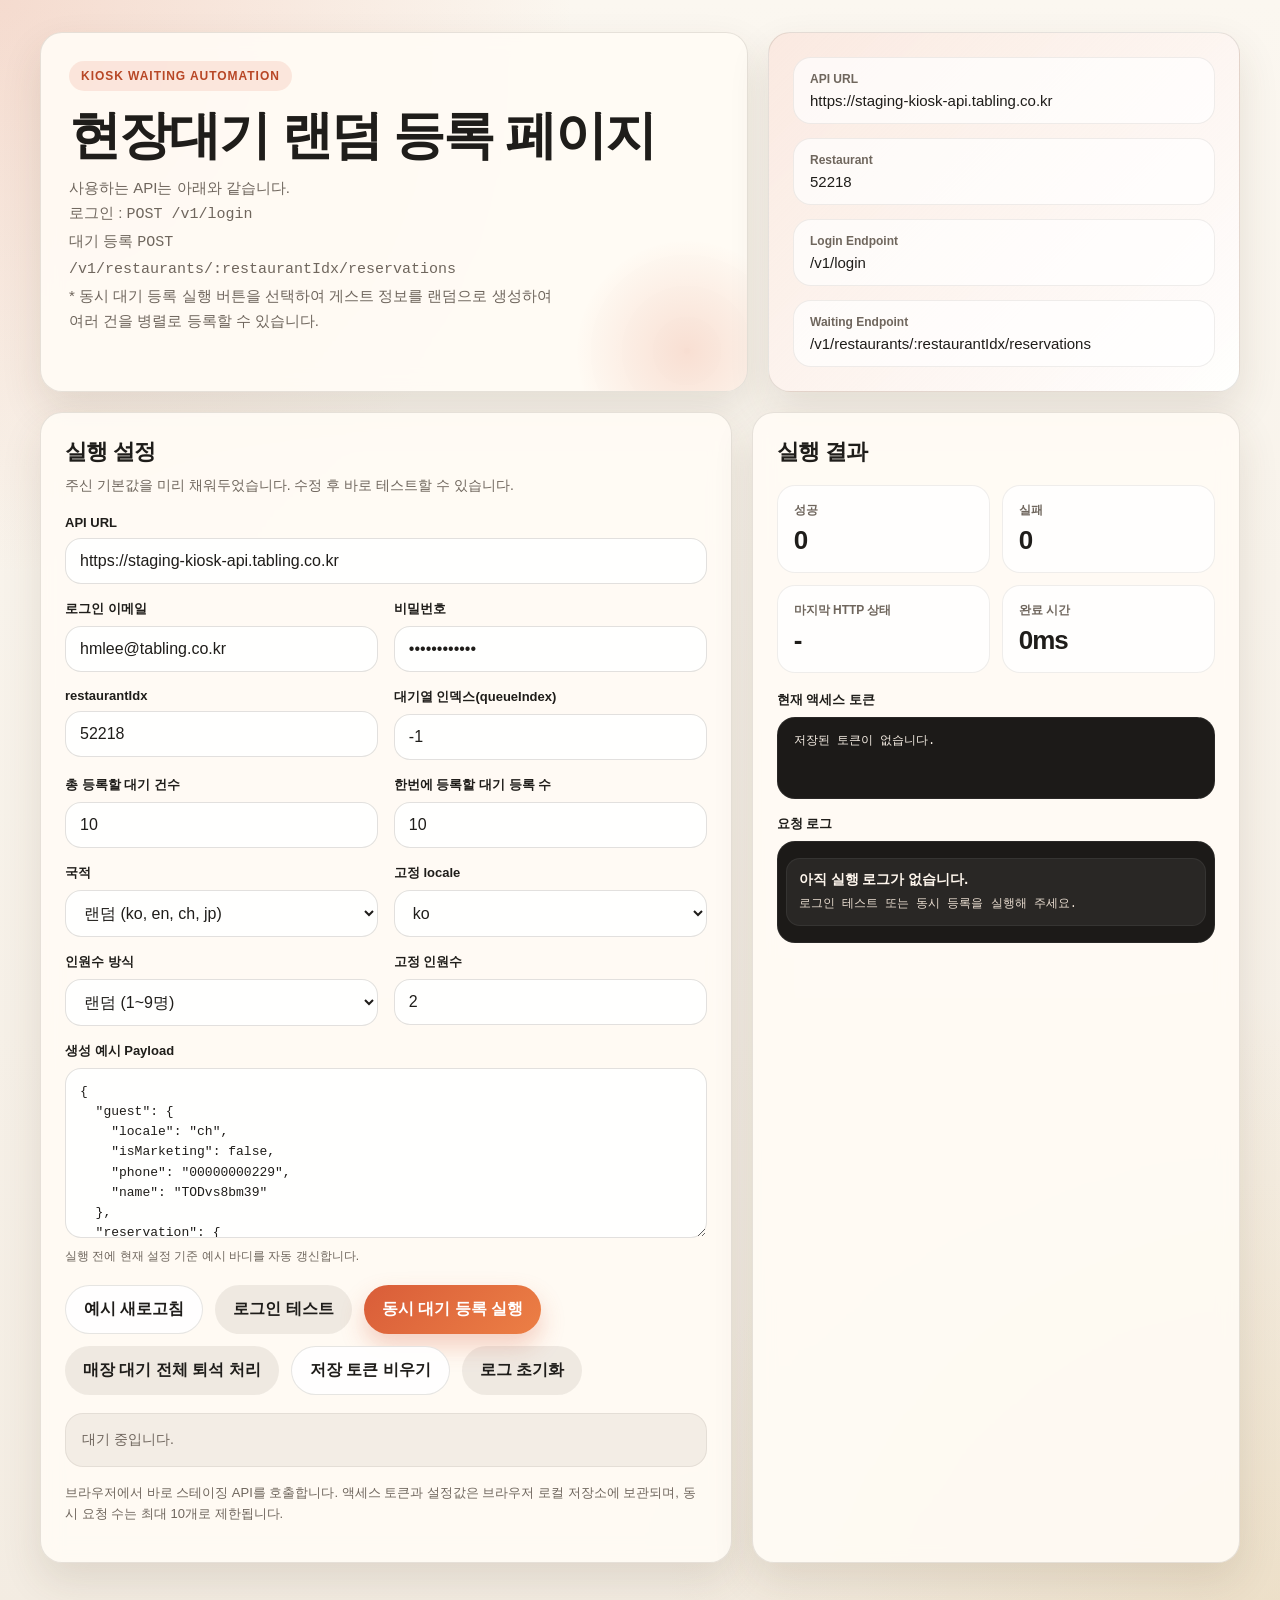
==== waiting_automation.html @ 770eb7be "Add files via upload" ====
<!doctype html>
<html lang="ko">
<head>
  <meta charset="UTF-8">
  <meta name="viewport" content="width=device-width, initial-scale=1.0">
  <title>Tabling Kiosk Waiting Runner</title>
  <style>
    :root {
      --bg: #f6f0e8;
      --panel: rgba(255, 251, 245, 0.92);
      --panel-strong: #fffdf8;
      --ink: #1f1d1a;
      --muted: #6f665d;
      --line: rgba(54, 42, 31, 0.12);
      --brand: #d95d39;
      --brand-dark: #b84726;
      --green: #1e7d55;
      --red: #b4382b;
      --shadow: 0 18px 40px rgba(76, 54, 34, 0.12);
      --radius: 22px;
    }

    * {
      box-sizing: border-box;
    }

    body {
      margin: 0;
      font-family: "Noto Sans KR", "Apple SD Gothic Neo", sans-serif;
      color: var(--ink);
      background:
        radial-gradient(circle at top left, rgba(217, 93, 57, 0.18), transparent 28%),
        radial-gradient(circle at bottom right, rgba(214, 178, 109, 0.22), transparent 30%),
        linear-gradient(180deg, #fbf7f0 0%, #f3ece2 100%);
      min-height: 100vh;
    }

    .page {
      width: min(1200px, calc(100% - 32px));
      margin: 32px auto 48px;
    }

    .hero {
      display: grid;
      grid-template-columns: 1.2fr 0.8fr;
      gap: 20px;
      margin-bottom: 20px;
    }

    .card {
      background: var(--panel);
      border: 1px solid var(--line);
      border-radius: var(--radius);
      box-shadow: var(--shadow);
      backdrop-filter: blur(10px);
    }

    .hero-copy {
      padding: 28px;
      position: relative;
      overflow: hidden;
    }

    .hero-copy::after {
      content: "";
      position: absolute;
      inset: auto -50px -70px auto;
      width: 220px;
      height: 220px;
      border-radius: 999px;
      background: radial-gradient(circle, rgba(217, 93, 57, 0.18), transparent 72%);
      pointer-events: none;
    }

    .eyebrow {
      display: inline-flex;
      align-items: center;
      gap: 8px;
      padding: 8px 12px;
      border-radius: 999px;
      background: rgba(217, 93, 57, 0.12);
      color: var(--brand-dark);
      font-size: 12px;
      font-weight: 700;
      letter-spacing: 0.08em;
      text-transform: uppercase;
    }

    h1 {
      margin: 18px 0 12px;
      font-size: clamp(32px, 5vw, 52px);
      line-height: 1.03;
      letter-spacing: -0.04em;
    }

    .hero-copy p {
      margin: 0;
      color: var(--muted);
      font-size: 15px;
      line-height: 1.7;
      max-width: 58ch;
    }

    .hero-meta {
      padding: 24px;
      display: grid;
      gap: 14px;
      align-content: start;
      background:
        linear-gradient(135deg, rgba(217, 93, 57, 0.12), rgba(255, 255, 255, 0.8)),
        var(--panel-strong);
    }

    .meta-item {
      padding: 14px 16px;
      border-radius: 18px;
      background: rgba(255, 255, 255, 0.7);
      border: 1px solid rgba(54, 42, 31, 0.08);
    }

    .meta-item strong,
    .meta-item span {
      display: block;
    }

    .meta-item strong {
      font-size: 12px;
      color: var(--muted);
      margin-bottom: 6px;
    }

    .meta-item span {
      font-size: 15px;
      word-break: break-all;
    }

    .grid {
      display: grid;
      grid-template-columns: repeat(12, 1fr);
      gap: 20px;
    }

    .config {
      grid-column: span 7;
      padding: 24px;
    }

    .results {
      grid-column: span 5;
      padding: 24px;
    }

    .section-title {
      margin: 0 0 18px;
      font-size: 22px;
      letter-spacing: -0.03em;
    }

    .subtle {
      margin: -8px 0 20px;
      color: var(--muted);
      font-size: 14px;
    }

    .form-grid {
      display: grid;
      grid-template-columns: repeat(2, minmax(0, 1fr));
      gap: 16px;
    }

    .full {
      grid-column: 1 / -1;
    }

    label {
      display: block;
      font-size: 13px;
      font-weight: 700;
      margin-bottom: 8px;
    }

    input,
    select,
    textarea,
    button {
      font: inherit;
    }

    input,
    select,
    textarea {
      width: 100%;
      padding: 13px 14px;
      border-radius: 16px;
      border: 1px solid rgba(54, 42, 31, 0.14);
      background: rgba(255, 255, 255, 0.86);
      color: var(--ink);
      transition: border-color 0.16s ease, transform 0.16s ease, box-shadow 0.16s ease;
    }

    input:focus,
    select:focus,
    textarea:focus {
      outline: none;
      border-color: rgba(217, 93, 57, 0.7);
      box-shadow: 0 0 0 4px rgba(217, 93, 57, 0.12);
    }

    textarea {
      min-height: 170px;
      resize: vertical;
      font-family: ui-monospace, SFMono-Regular, Menlo, monospace;
      font-size: 13px;
      line-height: 1.55;
    }

    .controls {
      display: flex;
      flex-wrap: wrap;
      gap: 12px;
      margin-top: 20px;
    }

    button {
      border: 0;
      border-radius: 999px;
      padding: 13px 18px;
      cursor: pointer;
      font-weight: 700;
      transition: transform 0.18s ease, opacity 0.18s ease, box-shadow 0.18s ease;
    }

    button:hover {
      transform: translateY(-1px);
    }

    button:disabled {
      opacity: 0.6;
      cursor: wait;
      transform: none;
    }

    .primary {
      background: linear-gradient(135deg, var(--brand), #ec7f45);
      color: white;
      box-shadow: 0 12px 24px rgba(217, 93, 57, 0.28);
    }

    .secondary {
      background: rgba(54, 42, 31, 0.08);
      color: var(--ink);
    }

    .ghost {
      background: rgba(255, 255, 255, 0.92);
      color: var(--ink);
      border: 1px solid rgba(54, 42, 31, 0.12);
    }

    .status {
      margin: 18px 0 0;
      padding: 14px 16px;
      border-radius: 18px;
      background: rgba(30, 125, 85, 0.08);
      color: #16563c;
      font-size: 14px;
      line-height: 1.6;
      border: 1px solid rgba(30, 125, 85, 0.16);
      min-height: 54px;
    }

    .status.is-error {
      background: rgba(180, 56, 43, 0.08);
      color: #7e2219;
      border-color: rgba(180, 56, 43, 0.16);
    }

    .status.is-neutral {
      background: rgba(54, 42, 31, 0.06);
      color: var(--muted);
      border-color: rgba(54, 42, 31, 0.08);
    }

    .stats {
      display: grid;
      grid-template-columns: repeat(2, minmax(0, 1fr));
      gap: 12px;
      margin-bottom: 18px;
    }

    .stat {
      padding: 16px;
      border-radius: 18px;
      background: rgba(255, 255, 255, 0.78);
      border: 1px solid rgba(54, 42, 31, 0.08);
    }

    .stat strong,
    .stat span {
      display: block;
    }

    .stat strong {
      color: var(--muted);
      font-size: 12px;
      margin-bottom: 6px;
    }

    .stat span {
      font-size: 26px;
      font-weight: 800;
      letter-spacing: -0.04em;
    }

    .token-box,
    .log-box {
      background: #1c1a18;
      color: #f7efe5;
      border-radius: 18px;
      border: 1px solid rgba(255, 255, 255, 0.06);
    }

    .token-box {
      padding: 14px 16px;
      min-height: 82px;
      margin-bottom: 16px;
      font-family: ui-monospace, SFMono-Regular, Menlo, monospace;
      font-size: 12px;
      line-height: 1.55;
      word-break: break-all;
    }

    .log-box {
      max-height: 560px;
      overflow: auto;
      padding: 8px;
    }

    .log-item {
      padding: 12px;
      margin: 8px 0;
      border-radius: 14px;
      background: rgba(255, 255, 255, 0.06);
      border: 1px solid rgba(255, 255, 255, 0.06);
    }

    .log-item.success {
      border-color: rgba(93, 198, 140, 0.32);
    }

    .log-item.error {
      border-color: rgba(233, 89, 89, 0.28);
    }

    .log-head {
      display: flex;
      justify-content: space-between;
      gap: 12px;
      margin-bottom: 8px;
      font-size: 12px;
      color: rgba(247, 239, 229, 0.75);
    }

    .log-title {
      font-size: 14px;
      font-weight: 700;
      color: #fff7ee;
      margin-bottom: 6px;
    }

    .log-item pre {
      margin: 0;
      white-space: pre-wrap;
      word-break: break-word;
      font-size: 12px;
      line-height: 1.5;
      color: #e9ddd0;
    }

    .hint {
      margin-top: 16px;
      font-size: 13px;
      color: var(--muted);
      line-height: 1.6;
    }

    .inline-note {
      font-size: 12px;
      color: var(--muted);
      margin-top: 6px;
    }

    @media (max-width: 980px) {
      .hero,
      .grid {
        grid-template-columns: 1fr;
      }

      .config,
      .results {
        grid-column: auto;
      }
    }

    @media (max-width: 640px) {
      .page {
        width: min(100% - 18px, 1200px);
        margin: 18px auto 24px;
      }

      .hero-copy,
      .hero-meta,
      .config,
      .results {
        padding: 18px;
      }

      .form-grid,
      .stats {
        grid-template-columns: 1fr;
      }
    }
  </style>
</head>
<body>
  <div class="page">
    <section class="hero">
      <article class="card hero-copy">
        <div class="eyebrow">Kiosk Waiting Automation</div>
        <h1>현장대기 랜덤 등록 페이지</h1>
        <p>
          사용하는 API는 아래와 같습니다.
          <br>로그인 : <code>POST /v1/login</code>
          <br>대기 등록 <code>POST /v1/restaurants/:restaurantIdx/reservations</code>
          <br> * 동시 대기 등록 실행 버튼을 선택하여 게스트 정보를 랜덤으로 생성하여 여러 건을 병렬로 등록할 수 있습니다.
        </p>
      </article>
      <aside class="card hero-meta">
        <div class="meta-item">
          <strong>API URL</strong>
          <span id="heroApiUrl">https://staging-kiosk-api.tabling.co.kr</span>
        </div>
        <div class="meta-item">
          <strong>Restaurant</strong>
          <span id="heroRestaurant">52218</span>
        </div>
        <div class="meta-item">
          <strong>Login Endpoint</strong>
          <span>/v1/login</span>
        </div>
        <div class="meta-item">
          <strong>Waiting Endpoint</strong>
          <span>/v1/restaurants/:restaurantIdx/reservations</span>
        </div>
      </aside>
    </section>

    <section class="grid">
      <article class="card config">
        <h2 class="section-title">실행 설정</h2>
        <p class="subtle">주신 기본값을 미리 채워두었습니다. 수정 후 바로 테스트할 수 있습니다.</p>

        <div class="form-grid">
          <div class="full">
            <label for="apiUrl">API URL</label>
            <input id="apiUrl" type="url" value="https://staging-kiosk-api.tabling.co.kr">
          </div>

          <div>
            <label for="email">로그인 이메일</label>
            <input id="email" type="email" value="hmlee@tabling.co.kr" autocomplete="username">
          </div>

          <div>
            <label for="password">비밀번호</label>
            <input id="password" type="password" value="tkfkdgo0!@34" autocomplete="current-password">
          </div>

          <div>
            <label for="restaurantIdx">restaurantIdx</label>
            <input id="restaurantIdx" type="number" min="1" step="1" value="52218">
          </div>

          <div>
            <label for="queueIndex">대기열 인덱스(queueIndex)</label>
            <input id="queueIndex" type="number" min="-1" step="1" value="-1">
          </div>

          <div>
            <!-- 순차적 대기 API 발송 : 총 등록 할 대기 건수-->
            <label for="count">총 등록할 대기 건수</label>
            <input id="count" type="number" min="1" max="500" step="1" value="10">
          </div>

          <div>
            <!-- 병렬 대기 API 발송 : 한 순간에 동시에 처리할 대기 등록 건수-->            
            <label for="concurrency">한번에 등록할 대기 등록 수</label>
            <input id="concurrency" type="number" min="1" max="10" step="1" value="10">
          </div>

          <div>
            <label for="localeMode">국적</label>
            <select id="localeMode">
              <option value="random" selected>랜덤 (ko, en, ch, jp)</option>
              <option value="fixed">고정값 사용</option>
            </select>
          </div>

          <div>
            <label for="localeFixed">고정 locale</label>
            <select id="localeFixed">
              <option value="ko" selected>ko</option>
              <option value="en">en</option>
              <option value="ch">ch</option>
              <option value="jp">jp</option>
            </select>
          </div>

          <div>
            <label for="peopleMode">인원수 방식</label>
            <select id="peopleMode">
              <option value="random" selected>랜덤 (1~9명)</option>
              <option value="fixed">고정값 사용</option>
            </select>
          </div>

          <div>
            <label for="peopleFixed">고정 인원수</label>
            <input id="peopleFixed" type="number" min="1" max="99" step="1" value="2">
          </div>

          <div class="full">
            <label for="preview">생성 예시 Payload</label>
            <textarea id="preview" readonly></textarea>
            <div class="inline-note">실행 전에 현재 설정 기준 예시 바디를 자동 갱신합니다.</div>
          </div>
        </div>

        <div class="controls">
          <button id="previewBtn" class="ghost" type="button">예시 새로고침</button>
          <button id="loginBtn" class="secondary" type="button">로그인 테스트</button>
          <button id="runBtn" class="primary" type="button">동시 대기 등록 실행</button>
          <button id="finishAllWaitingsBtn" class="secondary" type="button">매장 대기 전체 퇴석 처리</button>
          <button id="clearTokenBtn" class="ghost" type="button">저장 토큰 비우기</button>
          <button id="clearBtn" class="secondary" type="button">로그 초기화</button>
        </div>

        <div id="status" class="status is-neutral">대기 중입니다.</div>
        <p class="hint">
          브라우저에서 바로 스테이징 API를 호출합니다. 액세스 토큰과 설정값은 브라우저 로컬 저장소에 보관되며, 동시 요청 수는 최대 10개로 제한됩니다.
        </p>
      </article>

      <aside class="card results">
        <h2 class="section-title">실행 결과</h2>
        <div class="stats">
          <div class="stat">
            <strong>성공</strong>
            <span id="successCount">0</span>
          </div>
          <div class="stat">
            <strong>실패</strong>
            <span id="errorCount">0</span>
          </div>
          <div class="stat">
            <strong>마지막 HTTP 상태</strong>
            <span id="lastStatus">-</span>
          </div>
          <div class="stat">
            <strong>완료 시간</strong>
            <span id="elapsedMs">0ms</span>
          </div>
        </div>

        <label for="tokenBox">현재 액세스 토큰</label>
        <div id="tokenBox" class="token-box">아직 로그인하지 않았습니다.</div>

        <label for="logBox">요청 로그</label>
        <div id="logBox" class="log-box"></div>
      </aside>
    </section>
  </div>

  <script>
    const localePool = ["ko", "en", "ch", "jp"];
    const ceoAdminApiUrl = "https://staging-ceo-admin.tabling.co.kr";
    const storageKey = "tabling-kiosk-waiting-runner-config-v1";
    const tokenStorageKey = "tabling-kiosk-waiting-runner-access-token-v1";
    const elements = {
      apiUrl: document.getElementById("apiUrl"),
      email: document.getElementById("email"),
      password: document.getElementById("password"),
      restaurantIdx: document.getElementById("restaurantIdx"),
      queueIndex: document.getElementById("queueIndex"),
      count: document.getElementById("count"),
      concurrency: document.getElementById("concurrency"),
      localeMode: document.getElementById("localeMode"),
      localeFixed: document.getElementById("localeFixed"),
      peopleMode: document.getElementById("peopleMode"),
      peopleFixed: document.getElementById("peopleFixed"),
      preview: document.getElementById("preview"),
      previewBtn: document.getElementById("previewBtn"),
      loginBtn: document.getElementById("loginBtn"),
      runBtn: document.getElementById("runBtn"),
      finishAllWaitingsBtn: document.getElementById("finishAllWaitingsBtn"),
      clearTokenBtn: document.getElementById("clearTokenBtn"),
      clearBtn: document.getElementById("clearBtn"),
      status: document.getElementById("status"),
      tokenBox: document.getElementById("tokenBox"),
      logBox: document.getElementById("logBox"),
      successCount: document.getElementById("successCount"),
      errorCount: document.getElementById("errorCount"),
      lastStatus: document.getElementById("lastStatus"),
      elapsedMs: document.getElementById("elapsedMs"),
      heroApiUrl: document.getElementById("heroApiUrl"),
      heroRestaurant: document.getElementById("heroRestaurant")
    };

    let accessToken = "";
    let isRunning = false;
    let logs = [];

    function clamp(value, min, max) {
      return Math.min(max, Math.max(min, value));
    }

    function randomInt(min, max) {
      return Math.floor(Math.random() * (max - min + 1)) + min;
    }

    function randomFrom(array) {
      return array[Math.floor(Math.random() * array.length)];
    }

    function randomName(length) {
      const chars = "ABCDEFGHIJKLMNOPQRSTUVWXYZabcdefghijklmnopqrstuvwxyz0123456789";
      return Array.from({ length }, () => chars[Math.floor(Math.random() * chars.length)]).join("");
    }

    function randomPhone() {
      return "0000000" + Array.from({ length: 4 }, () => randomInt(0, 9)).join("");
    }

    function getSettings() {
      const localeMode = elements.localeMode.value;
      const peopleMode = elements.peopleMode.value;
      return {
        apiUrl: elements.apiUrl.value.trim().replace(/\/+$/, ""),
        email: elements.email.value.trim(),
        password: elements.password.value,
        restaurantIdx: Number(elements.restaurantIdx.value),
        queueIndex: clamp(Number(elements.queueIndex.value) || -1, -1, 999999),
        count: clamp(Number(elements.count.value) || 1, 1, 500),
        concurrency: clamp(Number(elements.concurrency.value) || 1, 1, 10),
        nameLength: 10,
        localeMode,
        localeFixed: elements.localeFixed.value,
        peopleMode,
        peopleFixed: clamp(Number(elements.peopleFixed.value) || 1, 1, 99)
      };
    }

    function saveSettings() {
      localStorage.setItem(storageKey, JSON.stringify(getSettings()));
    }

    function saveToken(token) {
      accessToken = token || "";
      if (accessToken) {
        localStorage.setItem(tokenStorageKey, accessToken);
      } else {
        localStorage.removeItem(tokenStorageKey);
      }
      renderToken();
    }

    function loadSettings() {
      const raw = localStorage.getItem(storageKey);
      if (!raw) {
        return;
      }

      try {
        const saved = JSON.parse(raw);
        Object.entries(saved).forEach(([key, value]) => {
          if (elements[key] && value !== undefined && value !== null) {
            elements[key].value = String(value);
          }
        });
      } catch (error) {
        console.warn("설정 복원 실패", error);
      }
    }

    function loadToken() {
      accessToken = localStorage.getItem(tokenStorageKey) || "";
    }

    function syncHero() {
      elements.heroApiUrl.textContent = elements.apiUrl.value.trim() || "-";
      elements.heroRestaurant.textContent = elements.restaurantIdx.value.trim() || "-";
    }

    function buildPayload(settings) {
      return {
        guest: {
          locale: settings.localeMode === "random" ? randomFrom(localePool) : settings.localeFixed,
          isMarketing: false,
          phone: randomPhone(),
          name: randomName(settings.nameLength)
        },
        reservation: {
          numOfPeople: settings.peopleMode === "random" ? randomInt(1, 9) : settings.peopleFixed,
          queueIndex: settings.queueIndex
        }
      };
    }

    function updatePreview() {
      const payload = buildPayload(getSettings());
      elements.preview.value = JSON.stringify(payload, null, 2);
      syncHero();
      saveSettings();
    }

    function setStatus(message, tone = "neutral") {
      elements.status.textContent = message;
      elements.status.className = "status";
      if (tone === "error") {
        elements.status.classList.add("is-error");
      } else if (tone === "neutral") {
        elements.status.classList.add("is-neutral");
      }
    }

    function setRunning(state) {
      isRunning = state;
      elements.loginBtn.disabled = state;
      elements.runBtn.disabled = state;
      elements.finishAllWaitingsBtn.disabled = state;
    }

    function renderToken() {
      elements.tokenBox.textContent = accessToken || "저장된 토큰이 없습니다.";
    }

    function renderStats() {
      const success = logs.filter((entry) => entry.ok).length;
      const error = logs.length - success;
      const last = logs[0];
      elements.successCount.textContent = String(success);
      elements.errorCount.textContent = String(error);
      elements.lastStatus.textContent = last ? String(last.status ?? "-") : "-";
    }

    function logEntry(entry) {
      logs.unshift(entry);
      renderLogs();
    }

    function renderLogs() {
      renderStats();
      elements.logBox.innerHTML = "";

      if (!logs.length) {
        const empty = document.createElement("div");
        empty.className = "log-item";
        empty.innerHTML = "<div class='log-title'>아직 실행 로그가 없습니다.</div><pre>로그인 테스트 또는 동시 등록을 실행해 주세요.</pre>";
        elements.logBox.appendChild(empty);
        return;
      }

      logs.forEach((entry) => {
        const item = document.createElement("div");
        item.className = `log-item ${entry.ok ? "success" : "error"}`;
        item.innerHTML = `
          <div class="log-head">
            <span>${entry.timestamp}</span>
            <span>HTTP ${entry.status ?? "-"}</span>
          </div>
          <div class="log-title">${entry.title}</div>
          <pre>${entry.detail}</pre>
        `;
        elements.logBox.appendChild(item);
      });
    }

    async function parseResponse(response) {
      const text = await response.text();
      try {
        return text ? JSON.parse(text) : {};
      } catch {
        return text;
      }
    }

    async function login(settings) {
      const response = await fetch(`${settings.apiUrl}/v1/login`, {
        method: "POST",
        headers: {
          "Content-Type": "application/json"
        },
        body: JSON.stringify({
          email: settings.email,
          password: settings.password
        })
      });

      const data = await parseResponse(response);

      if (!response.ok) {
        throw new Error(typeof data === "string" ? data : JSON.stringify(data, null, 2));
      }

      return data;
    }

    async function createWaiting(settings, token, payload) {
      const response = await fetch(
        `${settings.apiUrl}/v1/restaurants/${settings.restaurantIdx}/reservations`,
        {
          method: "POST",
          headers: {
            "Content-Type": "application/json",
            "Authorization": `Bearer ${token}`
          },
          body: JSON.stringify(payload)
        }
      );

      const data = await parseResponse(response);
      return {
        ok: response.ok,
        status: response.status,
        data
      };
    }

    async function fetchReservations(settings, token) {
      const response = await fetch(
        `${ceoAdminApiUrl}/api/restaurants/${settings.restaurantIdx}/reservation`,
        {
          method: "GET",
          headers: {
            "Content-Type": "application/json",
            "Authorization": `Bearer ${token}`
          }
        }
      );

      const data = await parseResponse(response);

      if (!response.ok) {
        throw new Error(typeof data === "string" ? data : JSON.stringify(data, null, 2));
      }

      return data;
    }

    async function finishReservation(settings, token, reservationIdx) {
      const response = await fetch(
        `${ceoAdminApiUrl}/api/restaurants/${settings.restaurantIdx}/reservation/${reservationIdx}/status/finish`,
        {
          method: "PATCH",
          headers: {
            "Content-Type": "application/json",
            "Authorization": `Bearer ${token}`
          }
        }
      );

      const data = response.status === 204 ? null : await parseResponse(response);
      return {
        ok: response.ok,
        status: response.status,
        data
      };
    }

    function timestamp() {
      return new Date().toLocaleString("ko-KR", { hour12: false });
    }

    async function ensureAccessToken(settings) {
      if (accessToken) {
        return accessToken;
      }

      setStatus("저장된 토큰이 없어 먼저 로그인하고 있습니다...");
      const loginData = await login(settings);
      saveToken(loginData.accessToken);
      logEntry({
        ok: true,
        status: 200,
        timestamp: timestamp(),
        title: "자동 로그인 성공",
        detail: JSON.stringify({
          accessToken: loginData.accessToken,
          refreshToken: loginData.refreshToken
        }, null, 2)
      });
      return loginData.accessToken;
    }

    function getFinishTargetWaitings(reservationList) {
      const terminalStatuses = new Set(["FINISH", "CANCEL", "NO_SHOW"]);
      return reservationList.filter((item) => (
        item &&
        item.type === "UNRESERVE" &&
        !terminalStatuses.has(item.status) &&
        Number.isFinite(Number(item.idx))
      ));
    }

    async function handleLoginTest() {
      const settings = getSettings();
      setRunning(true);
      setStatus("로그인 요청을 보내는 중입니다...");

      try {
        const data = await login(settings);
        saveToken(data.accessToken);
        logEntry({
          ok: true,
          status: 200,
          timestamp: timestamp(),
          title: "로그인 성공",
          detail: JSON.stringify({
            accessToken: data.accessToken,
            refreshToken: data.refreshToken
          }, null, 2)
        });
        setStatus("새 액세스 토큰 발급에 성공했습니다.", "success");
      } catch (error) {
        saveToken("");
        logEntry({
          ok: false,
          status: "-",
          timestamp: timestamp(),
          title: "로그인 실패",
          detail: String(error)
        });
        setStatus("로그인에 실패했습니다. 로그를 확인해 주세요.", "error");
      } finally {
        setRunning(false);
      }
    }

    async function runWithConcurrency(items, limit, worker) {
      const results = new Array(items.length);
      let index = 0;

      async function next() {
        while (index < items.length) {
          const currentIndex = index++;
          results[currentIndex] = await worker(items[currentIndex], currentIndex);
        }
      }

      await Promise.all(Array.from({ length: Math.min(limit, items.length) }, next));
      return results;
    }

    async function handleRun() {
      const settings = getSettings();
      setRunning(true);
      setStatus("로그인 후 동시 등록을 준비하고 있습니다...");
      elements.elapsedMs.textContent = "0ms";

      try {
        await ensureAccessToken(settings);

        const tasks = Array.from({ length: settings.count }, (_, index) => ({
          index: index + 1,
          payload: buildPayload(settings)
        }));

        const startedAt = performance.now();

        const batchResults = await runWithConcurrency(tasks, settings.concurrency, async (task) => {
          const result = await createWaiting(settings, accessToken, task.payload);
          logEntry({
            ok: result.ok,
            status: result.status,
            timestamp: timestamp(),
            title: result.ok ? `등록 성공 #${task.index}` : `등록 실패 #${task.index}`,
            detail: JSON.stringify({
              request: task.payload,
              response: result.data
            }, null, 2)
          });
          return result;
        });

        const elapsed = Math.round(performance.now() - startedAt);
        elements.elapsedMs.textContent = `${elapsed}ms`;
        const failedCount = batchResults.filter((item) => !item.ok).length;

        if (failedCount > 0) {
          setStatus(`총 ${settings.count}건 중 ${failedCount}건이 실패했습니다. 상세는 오른쪽 로그를 확인해 주세요.`, "error");
        } else {
          setStatus(`총 ${settings.count}건 등록이 모두 성공했습니다.`, "success");
        }
      } catch (error) {
        setStatus(`실행 중 오류가 발생했습니다: ${String(error)}`, "error");
      } finally {
        setRunning(false);
      }
    }

    async function handleFinishAllWaitings() {
      const settings = getSettings();
      setRunning(true);
      setStatus("매장 대기 목록을 조회하는 중입니다...");
      elements.elapsedMs.textContent = "0ms";

      try {
        const token = await ensureAccessToken(settings);
        const startedAt = performance.now();
        const reservationData = await fetchReservations(settings, token);
        const reservationList = Array.isArray(reservationData.reservationList) ? reservationData.reservationList : [];
        const targetWaitings = getFinishTargetWaitings(reservationList);

        logEntry({
          ok: true,
          status: 200,
          timestamp: timestamp(),
          title: "대기 목록 조회 성공",
          detail: JSON.stringify({
            restaurantIdx: settings.restaurantIdx,
            reservationCount: reservationList.length,
            finishTargetCount: targetWaitings.length
          }, null, 2)
        });

        if (!targetWaitings.length) {
          elements.elapsedMs.textContent = `${Math.round(performance.now() - startedAt)}ms`;
          setStatus("퇴석 처리할 대기 항목이 없습니다.", "neutral");
          return;
        }

        setStatus(`대기 ${targetWaitings.length}건을 퇴석 처리하는 중입니다...`);

        const results = await runWithConcurrency(targetWaitings, settings.concurrency, async (waiting) => {
          const result = await finishReservation(settings, token, waiting.idx);
          logEntry({
            ok: result.ok,
            status: result.status,
            timestamp: timestamp(),
            title: result.ok ? `대기 #${waiting.idx} 퇴석 처리 성공` : `대기 #${waiting.idx} 퇴석 처리 실패`,
            detail: JSON.stringify({
              idx: waiting.idx,
              status: waiting.status,
              type: waiting.type,
              queueIndex: waiting.queueIndex,
              source: waiting.source,
              response: result.data
            }, null, 2)
          });
          return result;
        });

        const elapsed = Math.round(performance.now() - startedAt);
        const failedCount = results.filter((item) => !item.ok).length;
        elements.elapsedMs.textContent = `${elapsed}ms`;

        if (failedCount > 0) {
          setStatus(`대기 ${targetWaitings.length}건 중 ${failedCount}건 퇴석 처리에 실패했습니다. 상세는 로그를 확인해 주세요.`, "error");
        } else {
          setStatus(`대기 ${targetWaitings.length}건을 모두 퇴석 처리했습니다.`, "success");
        }
      } catch (error) {
        setStatus(`대기 퇴석 처리 중 오류가 발생했습니다: ${String(error)}`, "error");
      } finally {
        setRunning(false);
      }
    }

    function clearLogs() {
      logs = [];
      renderLogs();
      elements.elapsedMs.textContent = "0ms";
      elements.lastStatus.textContent = "-";
      setStatus("로그를 초기화했습니다.", "neutral");
    }

    function clearSavedToken() {
      saveToken("");
      setStatus("저장된 액세스 토큰을 삭제했습니다.", "neutral");
    }

    loadSettings();
    loadToken();
    renderToken();
    renderLogs();
    updatePreview();

    [
      elements.apiUrl,
      elements.email,
      elements.password,
      elements.restaurantIdx,
      elements.queueIndex,
      elements.count,
      elements.concurrency,
      elements.localeMode,
      elements.localeFixed,
      elements.peopleMode,
      elements.peopleFixed
    ].forEach((element) => {
      element.addEventListener("input", updatePreview);
      element.addEventListener("change", updatePreview);
    });

    elements.previewBtn.addEventListener("click", updatePreview);
    elements.loginBtn.addEventListener("click", handleLoginTest);
    elements.runBtn.addEventListener("click", handleRun);
    elements.finishAllWaitingsBtn.addEventListener("click", handleFinishAllWaitings);
    elements.clearTokenBtn.addEventListener("click", clearSavedToken);
    elements.clearBtn.addEventListener("click", clearLogs);
  </script>
</body>
</html>
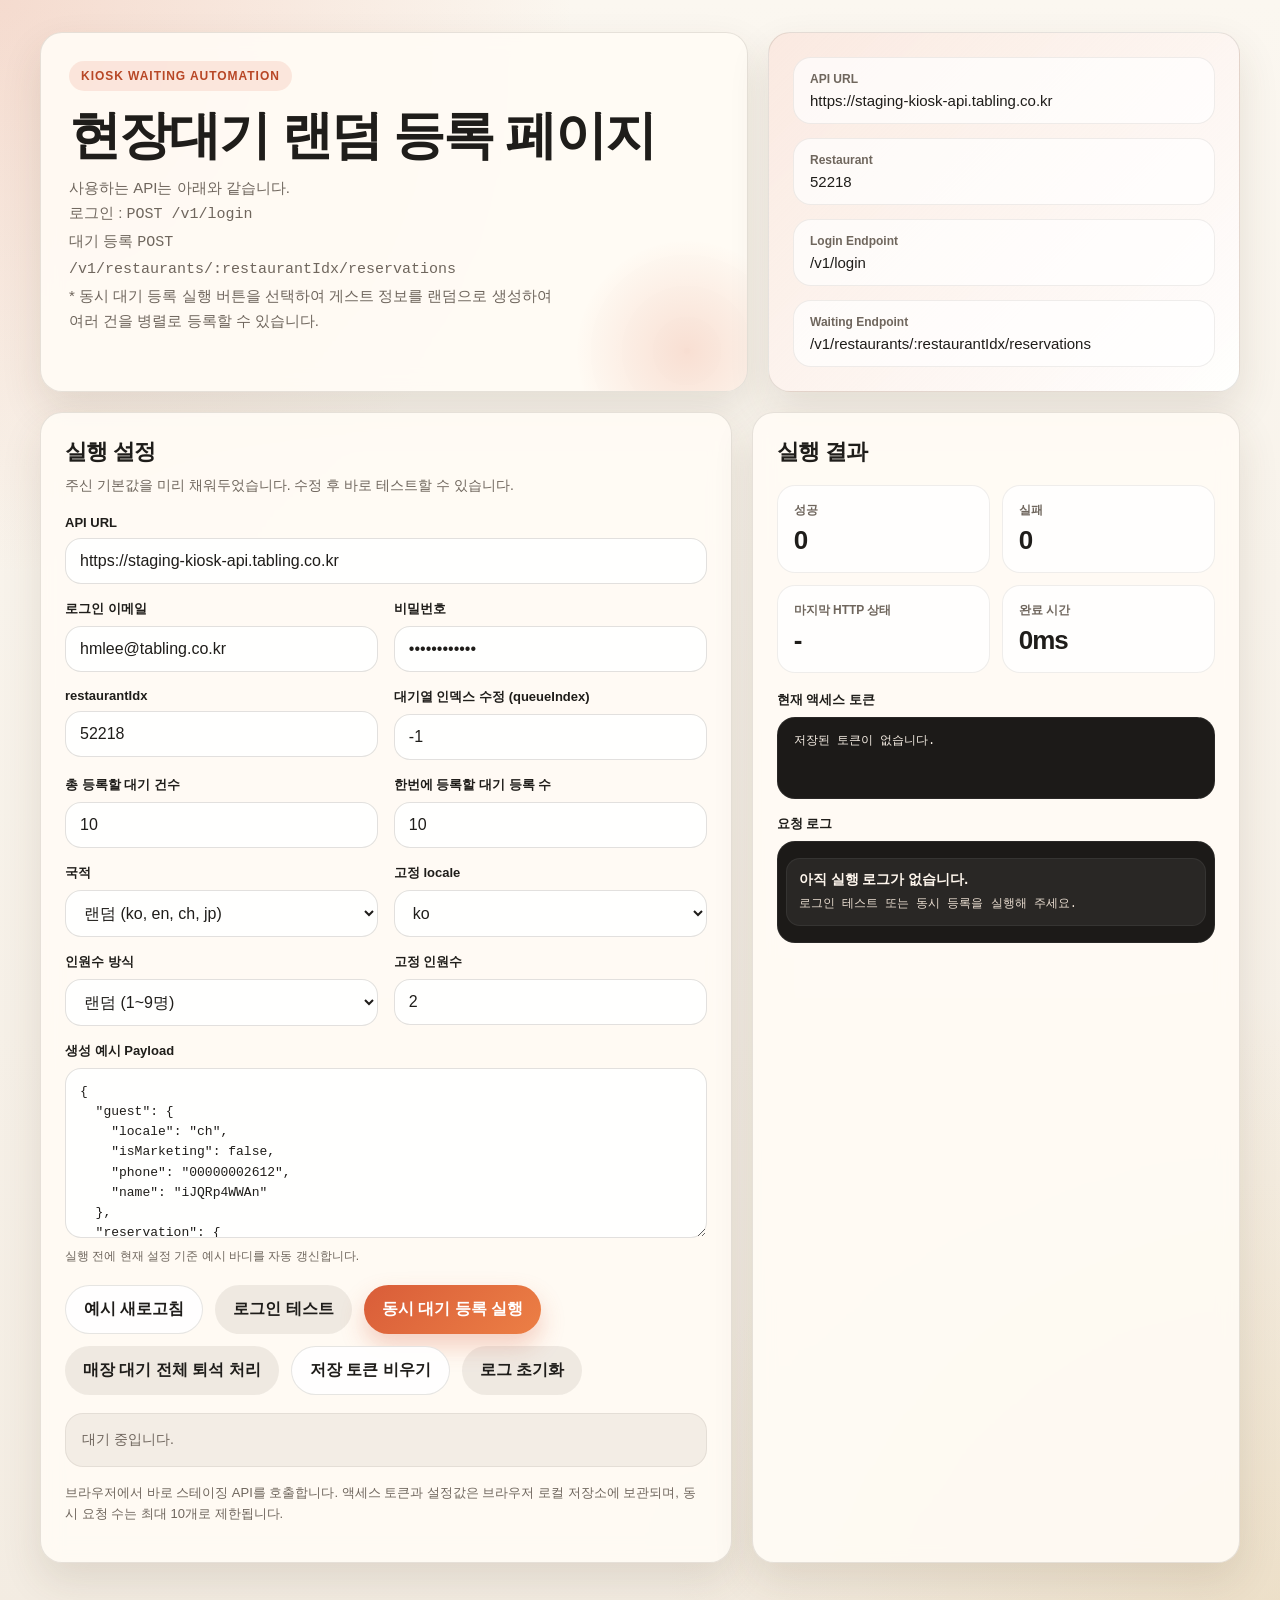
==== commit 6f14f6eb: "수정 사항 Test" ====
--- a/waiting_automation.html
+++ b/waiting_automation.html
@@ -482,12 +482,12 @@
           </div>
 
           <div>
-            <label for="queueIndex">대기열 인덱스(queueIndex)</label>
+            <label for="queueIndex">대기열 인덱스 수정 (queueIndex)</label>
             <input id="queueIndex" type="number" min="-1" step="1" value="-1">
           </div>
 
           <div>
-            <!-- 순차적 대기 API 발송 : 총 등록 할 대기 건수-->
+            <!-- 순차적 대기 API 발송 : 총 등록 할 대기 건수11-->
             <label for="count">총 등록할 대기 건수</label>
             <input id="count" type="number" min="1" max="500" step="1" value="10">
           </div>
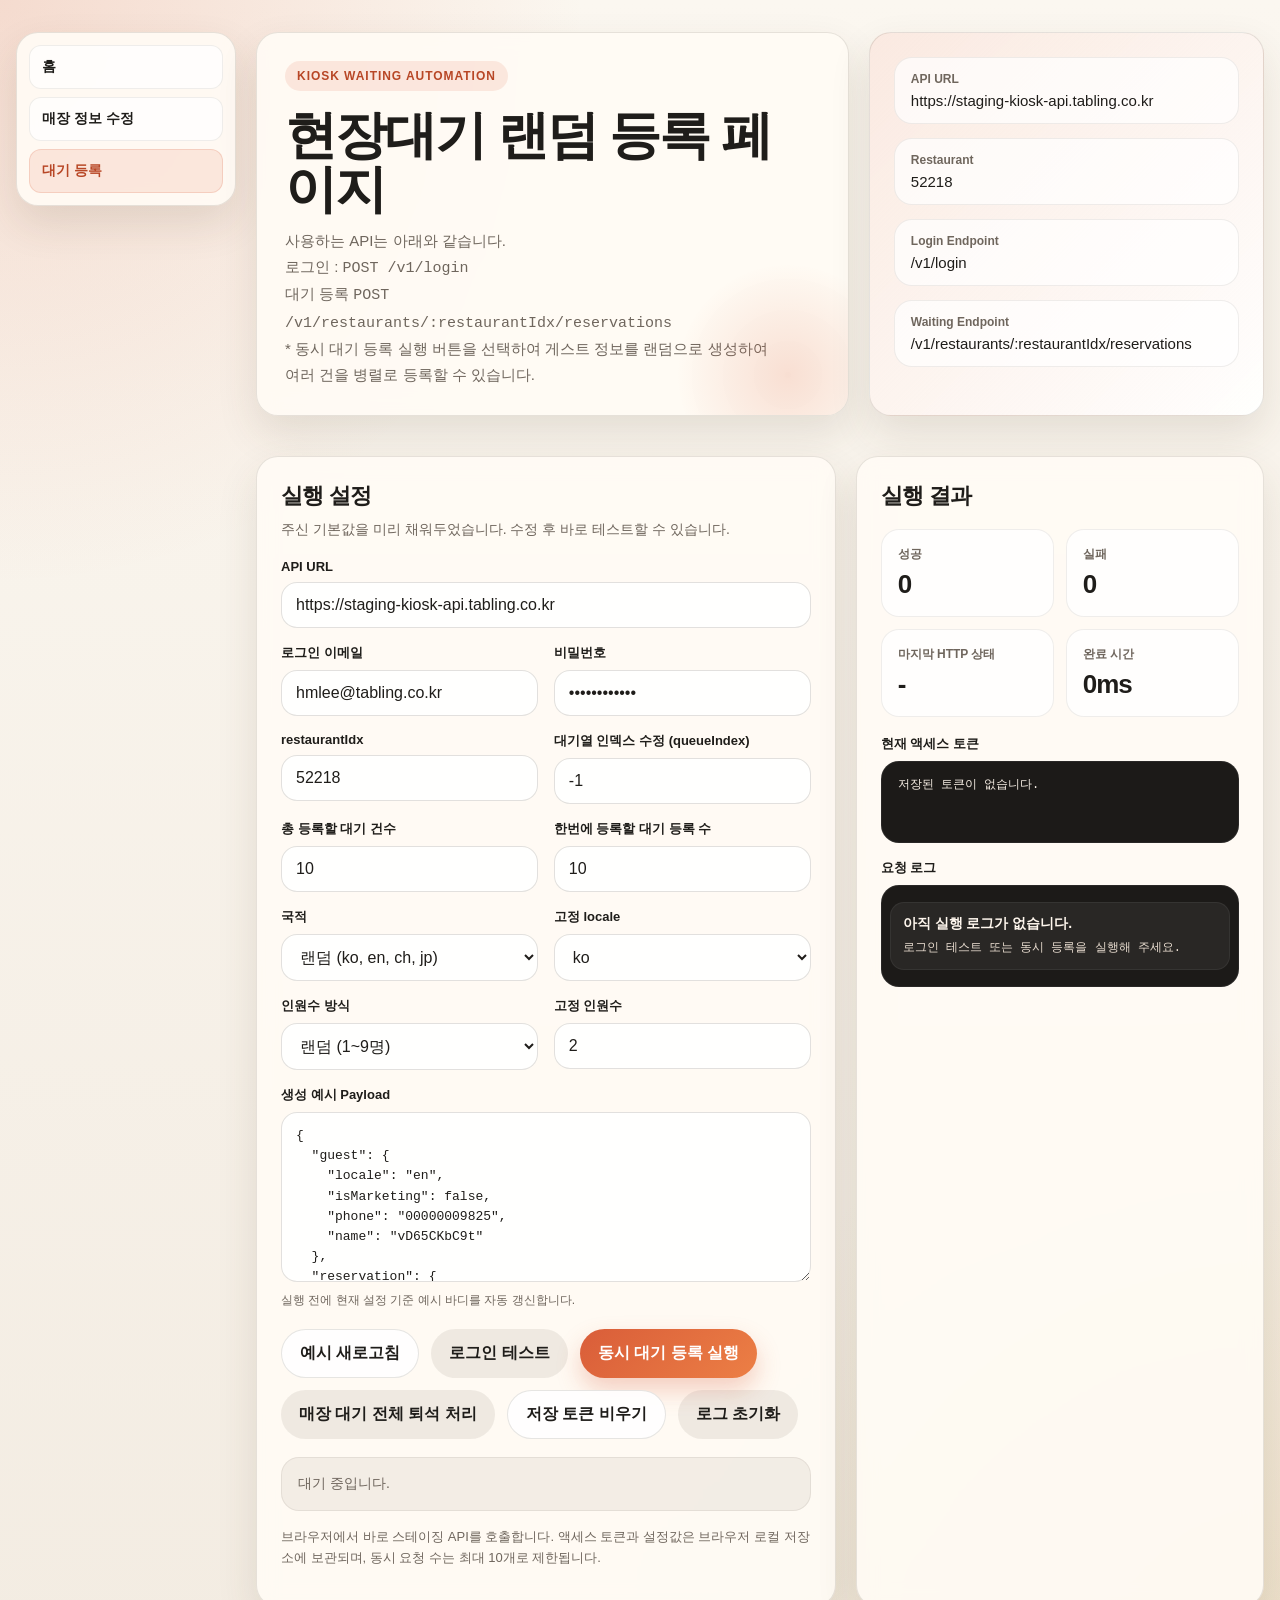
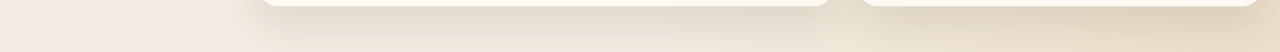
==== commit f488a8fa: "Keep LNB on waiting automation page" ====
--- a/waiting_automation.html
+++ b/waiting_automation.html
@@ -36,8 +36,12 @@
     }
 
     .page {
-      width: min(1200px, calc(100% - 32px));
+      width: min(1280px, calc(100% - 32px));
       margin: 32px auto 48px;
+      display: grid;
+      grid-template-columns: 220px minmax(0, 1fr);
+      gap: 20px;
+      align-items: start;
     }
 
     .hero {
@@ -45,6 +49,8 @@
       grid-template-columns: 1.2fr 0.8fr;
       gap: 20px;
       margin-bottom: 20px;
+      grid-column: 2;
+      min-width: 0;
     }
 
     .card {
@@ -138,6 +144,8 @@
       display: grid;
       grid-template-columns: repeat(12, 1fr);
       gap: 20px;
+      grid-column: 2;
+      min-width: 0;
     }
 
     .config {
@@ -390,10 +398,53 @@
       margin-top: 6px;
     }
 
+    .top-nav {
+      display: grid;
+      gap: 8px;
+      padding: 12px;
+      position: sticky;
+      top: 24px;
+      grid-column: 1;
+      grid-row: 1 / span 2;
+    }
+
+    .nav-link {
+      display: flex;
+      align-items: center;
+      min-height: 44px;
+      padding: 10px 12px;
+      border-radius: 12px;
+      text-decoration: none;
+      color: var(--ink);
+      font-size: 14px;
+      font-weight: 700;
+      background: rgba(255, 255, 255, 0.72);
+      border: 1px solid rgba(54, 42, 31, 0.08);
+    }
+
+    .nav-link.is-active,
+    .nav-link:hover {
+      background: rgba(217, 93, 57, 0.12);
+      color: var(--brand-dark);
+      border-color: rgba(217, 93, 57, 0.18);
+    }
+
     @media (max-width: 980px) {
+      .page {
+        display: block;
+      }
+
+      .top-nav {
+        position: static;
+        display: flex;
+        flex-wrap: wrap;
+        margin-bottom: 20px;
+      }
+
       .hero,
       .grid {
         grid-template-columns: 1fr;
+        grid-column: auto;
       }
 
       .config,
@@ -424,6 +475,12 @@
 </head>
 <body>
   <div class="page">
+    <nav class="top-nav card">
+      <a class="nav-link" href="index.html">홈</a>
+      <a class="nav-link" href="restaurant_edit.html">매장 정보 수정</a>
+      <a class="nav-link is-active" href="waiting_automation.html">대기 등록</a>
+    </nav>
+
     <section class="hero">
       <article class="card hero-copy">
         <div class="eyebrow">Kiosk Waiting Automation</div>
